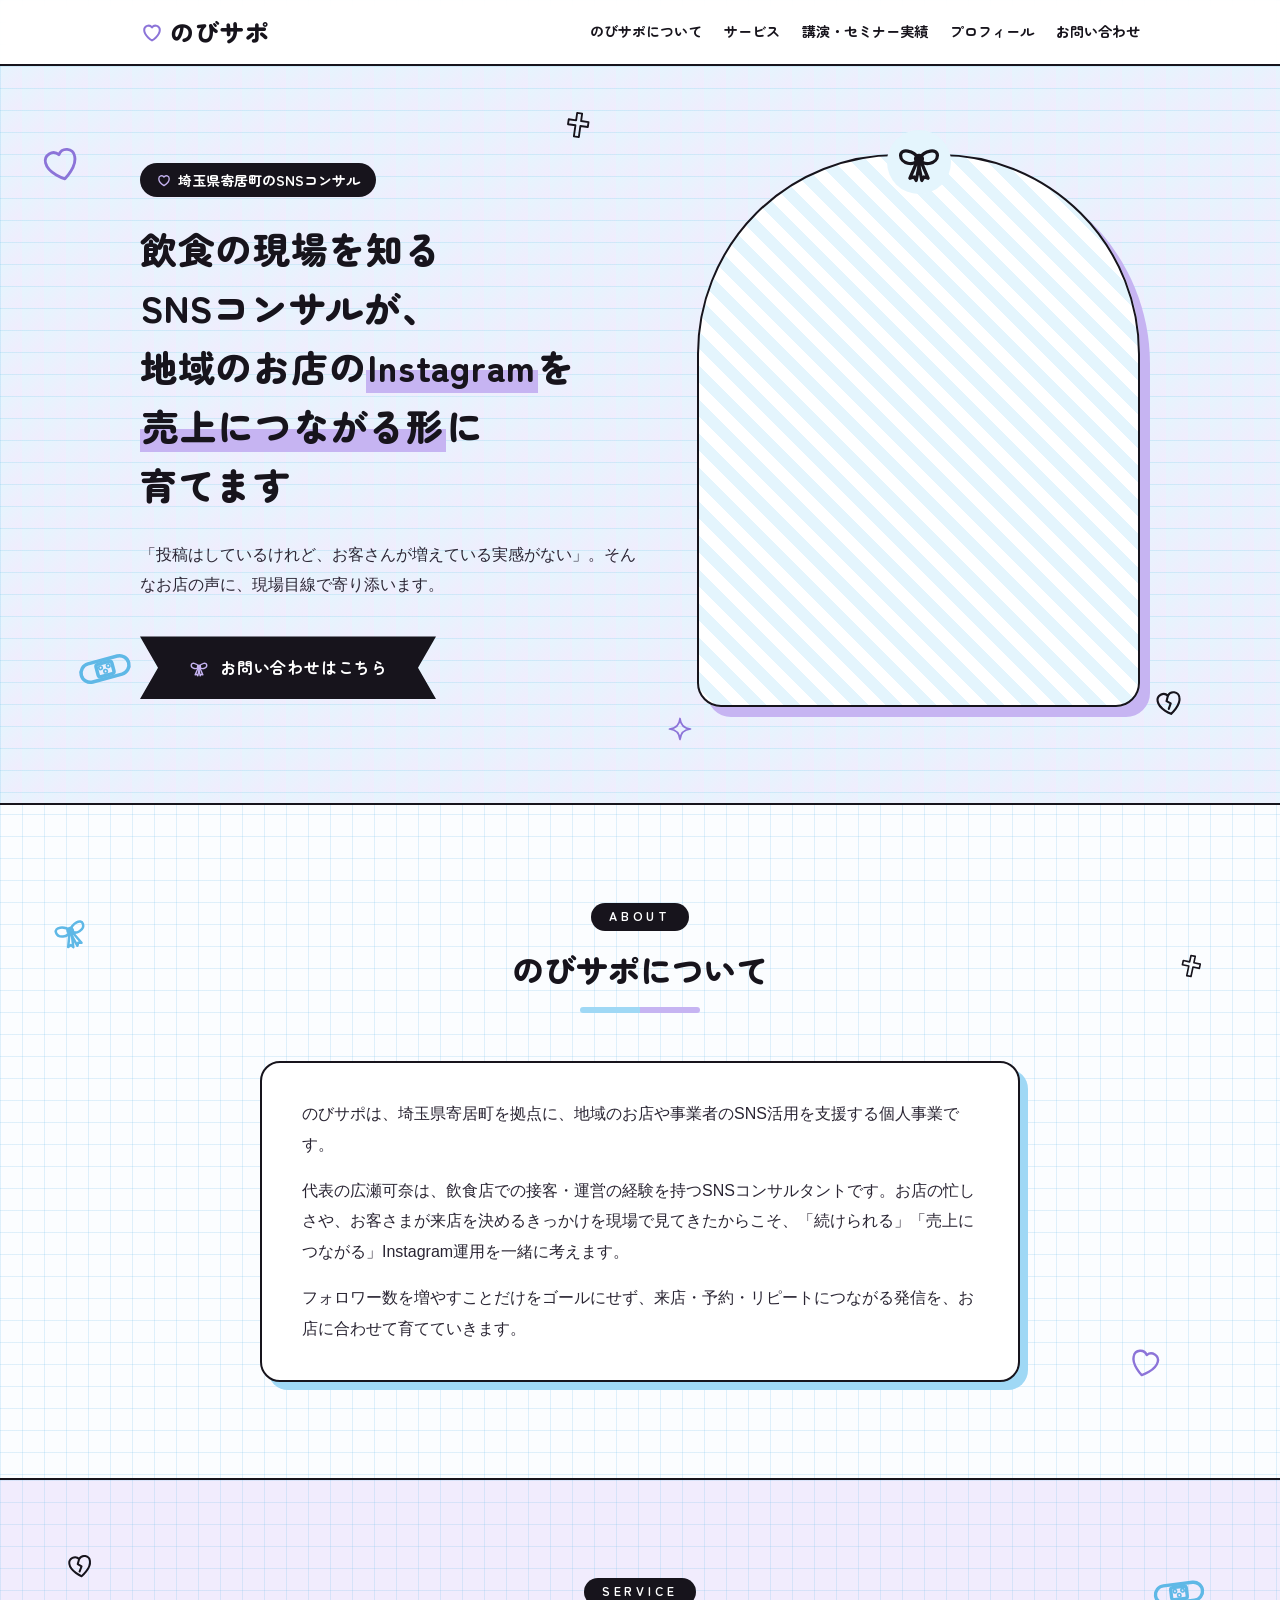
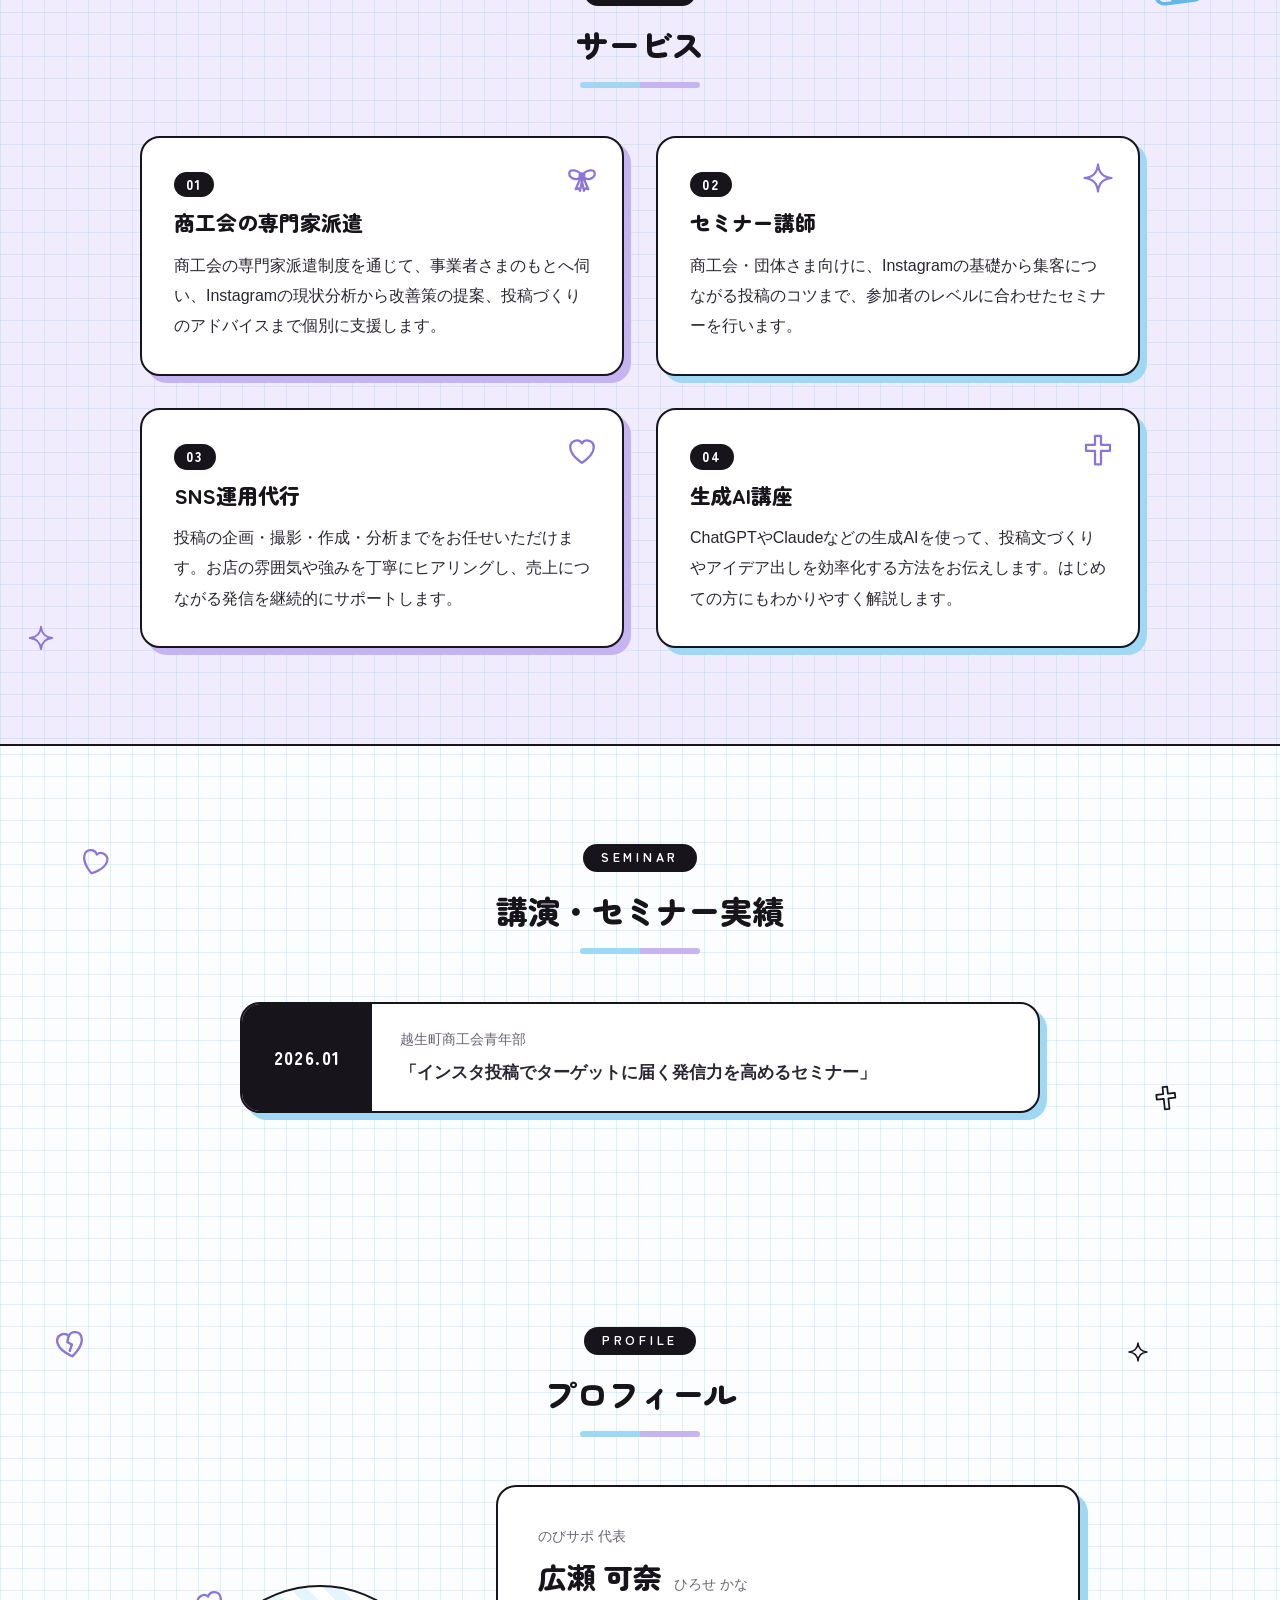
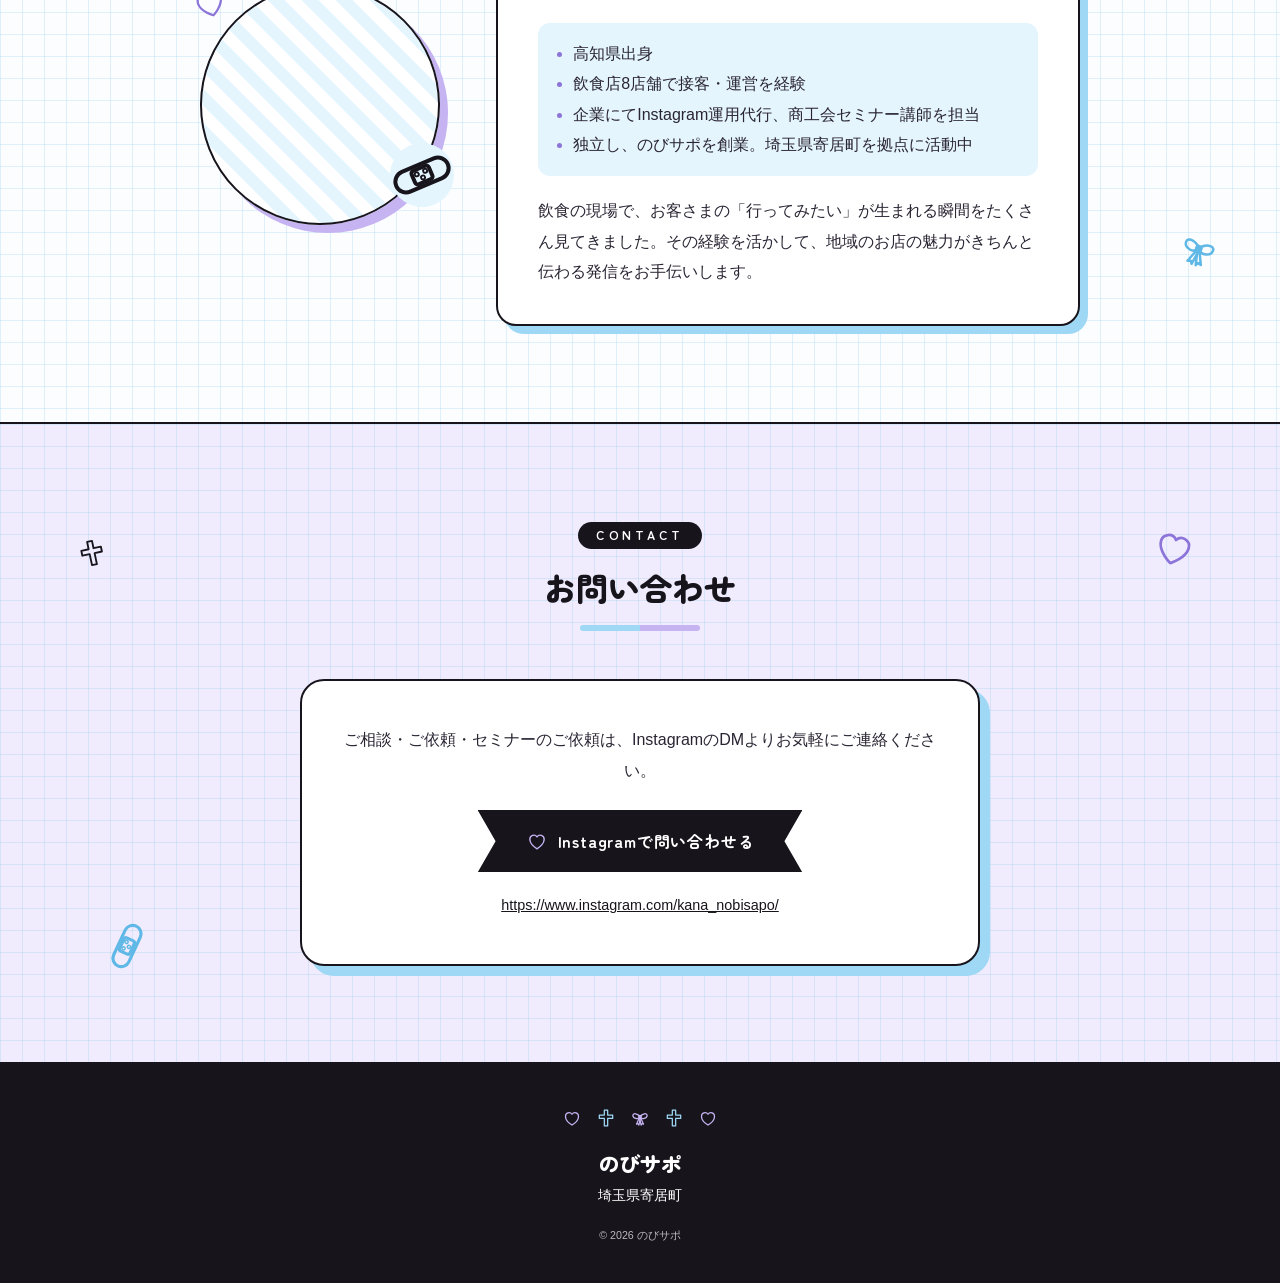
==== index.html @ 8ca26b4b "Initial commit: add homepage Co-Authored-By: Claude Opus 5.5 <noreply@anthropic.com>" ====
<!DOCTYPE html>
<html lang="ja">
<head>
  <meta charset="UTF-8">
  <meta name="viewport" content="width=device-width, initial-scale=1.0">
  <title>のびサポ｜飲食の現場を知るSNSコンサル（埼玉県寄居町）</title>
  <meta name="description" content="のびサポは、埼玉県寄居町を拠点に活動するSNSコンサルです。飲食の現場経験を活かし、地域のお店のInstagramを売上につながる形に育てます。">
  <link rel="preconnect" href="https://fonts.googleapis.com">
  <link rel="preconnect" href="https://fonts.gstatic.com" crossorigin>
  <link href="https://fonts.googleapis.com/css2?family=Zen+Maru+Gothic:wght@500;700;900&display=swap" rel="stylesheet">
  <link rel="stylesheet" href="style.css">
</head>
<body>

  <!-- ===================== SVG装飾パーツ（線画） =====================
       ページ内で <svg><use href="#i-heart"/></svg> のように呼び出して使います。
       種類：i-heart（ハート）/ i-heart-broken（割れハート）/ i-ribbon（リボン）
             i-cross（十字）/ i-bandage（絆創膏）/ i-sparkle（キラキラ）
  ================================================================== -->
  <svg class="svg-sprite" xmlns="http://www.w3.org/2000/svg" aria-hidden="true">
    <symbol id="i-heart" viewBox="0 0 24 24">
      <path d="M12 20.5s-7.8-4.7-7.8-10.4A4.3 4.3 0 0 1 12 7.5a4.3 4.3 0 0 1 7.8 2.6c0 5.7-7.8 10.4-7.8 10.4z"/>
    </symbol>
    <symbol id="i-heart-broken" viewBox="0 0 24 24">
      <path d="M12 20.5s-7.8-4.7-7.8-10.4A4.3 4.3 0 0 1 12 7.5a4.3 4.3 0 0 1 7.8 2.6c0 5.7-7.8 10.4-7.8 10.4z"/>
      <path d="M12 7.5l-1.6 3.6 2.6 2.1-2 3.6"/>
    </symbol>
    <symbol id="i-ribbon" viewBox="0 0 24 24">
      <path d="M12 10.5C9.5 6.5 3.5 5.5 3.5 9s6 5.5 8.5 1.5z"/>
      <path d="M12 10.5c2.5-4 8.5-5 8.5-1.5s-6 5.5-8.5 1.5z"/>
      <circle cx="12" cy="10.5" r="1.6"/>
      <path d="M11 12l-3.2 7.5 1.9-.6 1 1.6L12.4 12"/>
      <path d="M13 12l3.2 7.5-1.9-.6-1 1.6L11.6 12"/>
    </symbol>
    <symbol id="i-cross" viewBox="0 0 24 24">
      <path d="M10 2.5h4v6h6v4h-6v9h-4v-9H4v-4h6z"/>
    </symbol>
    <symbol id="i-bandage" viewBox="0 0 24 24">
      <g transform="rotate(-35 12 12)">
        <rect x="1.5" y="8" width="21" height="8" rx="4"/>
        <rect x="8.5" y="9.3" width="7" height="5.4" rx="1"/>
        <circle cx="10.3" cy="11" r=".35"/>
        <circle cx="13.7" cy="11" r=".35"/>
        <circle cx="12" cy="13" r=".35"/>
      </g>
    </symbol>
    <symbol id="i-sparkle" viewBox="0 0 24 24">
      <path d="M12 3c.5 5.5 3 8.5 9 9-6 .5-8.5 3.5-9 9-.5-5.5-3-8.5-9-9 6-.5 8.5-3.5 9-9z"/>
    </symbol>
  </svg>

  <!-- ===================== ヘッダー ===================== -->
  <header class="site-header">
    <div class="container header-inner">
      <a href="#top" class="logo">
        <svg class="logo-icon" aria-hidden="true"><use href="#i-heart"/></svg>
        のびサポ
      </a>

      <!-- スマホ用メニュー（チェックボックスで開閉。JavaScript不使用） -->
      <input type="checkbox" id="nav-toggle" class="nav-toggle">
      <label for="nav-toggle" class="nav-toggle-label" aria-label="メニューを開く">
        <span></span>
      </label>

      <nav class="site-nav">
        <ul>
          <li><a href="#about">のびサポについて</a></li>
          <li><a href="#service">サービス</a></li>
          <li><a href="#seminar">講演・セミナー実績</a></li>
          <!-- 支援事例：公開時は非表示。戻すときは hidden を消してください -->
          <li hidden><a href="#case">支援事例</a></li>
          <li><a href="#profile">プロフィール</a></li>
          <li><a href="#contact">お問い合わせ</a></li>
        </ul>
      </nav>
    </div>
  </header>

  <main>

    <!-- ===================== 1. トップ ===================== -->
    <section id="top" class="hero">
      <!-- 装飾（--x 横位置 / --y 縦位置 / --s 大きさ / --r 傾き） -->
      <svg class="deco is-lav" style="--x:3%;--y:10%;--s:46px;--r:-14deg" aria-hidden="true"><use href="#i-heart"/></svg>
      <svg class="deco is-black" style="--x:44%;--y:6%;--s:30px;--r:8deg" aria-hidden="true"><use href="#i-cross"/></svg>
      <svg class="deco is-sky pc-deco" style="--x:6%;--y:78%;--s:56px;--r:20deg" aria-hidden="true"><use href="#i-bandage"/></svg>
      <svg class="deco is-black" style="--x:90%;--y:84%;--s:34px;--r:-10deg" aria-hidden="true"><use href="#i-heart-broken"/></svg>
      <svg class="deco is-lav pc-deco" style="--x:52%;--y:88%;--s:28px;--r:0deg" aria-hidden="true"><use href="#i-sparkle"/></svg>

      <div class="container hero-inner">
        <div class="hero-text">
          <p class="hero-label">
            <svg aria-hidden="true"><use href="#i-heart"/></svg>
            埼玉県寄居町のSNSコンサル
          </p>
          <h1 class="hero-title">
            飲食の現場を知る<br>SNSコンサルが、<br>
            地域のお店の<span class="mark">Instagram</span>を<br>
            <span class="mark">売上につながる形</span>に<br>育てます
          </h1>
          <p class="hero-lead">
            「投稿はしているけれど、お客さんが増えている実感がない」。そんなお店の声に、現場目線で寄り添います。
          </p>
          <a href="#contact" class="btn">
            <svg aria-hidden="true"><use href="#i-ribbon"/></svg>
            お問い合わせはこちら
          </a>
        </div>

        <!-- 【仮】メインビジュアル：画像を用意したら下の div を <img src="画像ファイル名" alt="" class="hero-visual"> に差し替えてください -->
        <div class="hero-visual placeholder">
          <svg class="hero-visual-deco" aria-hidden="true"><use href="#i-ribbon"/></svg>
        </div>
      </div>
    </section>

    <!-- ===================== 2. のびサポについて ===================== -->
    <section id="about" class="section">
      <svg class="deco is-sky" style="--x:4%;--y:16%;--s:40px;--r:-18deg" aria-hidden="true"><use href="#i-ribbon"/></svg>
      <svg class="deco is-black pc-deco" style="--x:92%;--y:22%;--s:26px;--r:12deg" aria-hidden="true"><use href="#i-cross"/></svg>
      <svg class="deco is-lav" style="--x:88%;--y:80%;--s:38px;--r:14deg" aria-hidden="true"><use href="#i-heart"/></svg>

      <div class="container">
        <div class="section-head">
          <p class="section-en">ABOUT</p>
          <h2 class="section-title">のびサポについて</h2>
        </div>
        <div class="about-body text-box">
          <p>
            のびサポは、埼玉県寄居町を拠点に、地域のお店や事業者のSNS活用を支援する個人事業です。
          </p>
          <p>
            代表の広瀬可奈は、飲食店での接客・運営の経験を持つSNSコンサルタントです。お店の忙しさや、お客さまが来店を決めるきっかけを現場で見てきたからこそ、「続けられる」「売上につながる」Instagram運用を一緒に考えます。
          </p>
          <p>
            フォロワー数を増やすことだけをゴールにせず、来店・予約・リピートにつながる発信を、お店に合わせて育てていきます。
          </p>
        </div>
      </div>
    </section>

    <!-- ===================== 3. サービス ===================== -->
    <section id="service" class="section section-alt">
      <svg class="deco is-black" style="--x:5%;--y:8%;--s:32px;--r:-8deg" aria-hidden="true"><use href="#i-heart-broken"/></svg>
      <svg class="deco is-sky pc-deco" style="--x:90%;--y:10%;--s:54px;--r:28deg" aria-hidden="true"><use href="#i-bandage"/></svg>
      <svg class="deco is-lav pc-deco" style="--x:2%;--y:86%;--s:30px;--r:0deg" aria-hidden="true"><use href="#i-sparkle"/></svg>

      <div class="container">
        <div class="section-head">
          <p class="section-en">SERVICE</p>
          <h2 class="section-title">サービス</h2>
        </div>
        <div class="card-grid">

          <article class="card">
            <svg class="card-icon" aria-hidden="true"><use href="#i-ribbon"/></svg>
            <p class="card-num">01</p>
            <h3 class="card-title">商工会の専門家派遣</h3>
            <p>商工会の専門家派遣制度を通じて、事業者さまのもとへ伺い、Instagramの現状分析から改善策の提案、投稿づくりのアドバイスまで個別に支援します。</p>
          </article>

          <article class="card">
            <svg class="card-icon" aria-hidden="true"><use href="#i-sparkle"/></svg>
            <p class="card-num">02</p>
            <h3 class="card-title">セミナー講師</h3>
            <p>商工会・団体さま向けに、Instagramの基礎から集客につながる投稿のコツまで、参加者のレベルに合わせたセミナーを行います。</p>
          </article>

          <article class="card">
            <svg class="card-icon" aria-hidden="true"><use href="#i-heart"/></svg>
            <p class="card-num">03</p>
            <h3 class="card-title">SNS運用代行</h3>
            <p>投稿の企画・撮影・作成・分析までをお任せいただけます。お店の雰囲気や強みを丁寧にヒアリングし、売上につながる発信を継続的にサポートします。</p>
          </article>

          <article class="card">
            <svg class="card-icon" aria-hidden="true"><use href="#i-cross"/></svg>
            <p class="card-num">04</p>
            <h3 class="card-title">生成AI講座</h3>
            <p>ChatGPTやClaudeなどの生成AIを使って、投稿文づくりやアイデア出しを効率化する方法をお伝えします。はじめての方にもわかりやすく解説します。</p>
          </article>

        </div>
      </div>
    </section>

    <!-- ===================== 4. 講演・セミナー実績 ===================== -->
    <section id="seminar" class="section">
      <svg class="deco is-lav" style="--x:6%;--y:20%;--s:36px;--r:16deg" aria-hidden="true"><use href="#i-heart"/></svg>
      <svg class="deco is-black" style="--x:90%;--y:70%;--s:28px;--r:-6deg" aria-hidden="true"><use href="#i-cross"/></svg>

      <div class="container">
        <div class="section-head">
          <p class="section-en">SEMINAR</p>
          <h2 class="section-title">講演・セミナー実績</h2>
        </div>

        <!-- 実績を追加するときは <li class="record-item">〜</li> をコピーして上に追加してください -->
        <ul class="record-list">
          <li class="record-item">
            <p class="record-date">2026.01</p>
            <div class="record-body">
              <p class="record-host">越生町商工会青年部</p>
              <p class="record-title">「インスタ投稿でターゲットに届く発信力を高めるセミナー」</p>
            </div>
          </li>
        </ul>
      </div>
    </section>

    <!-- ===================== 5. 支援事例 ===================== -->
    <!-- 内容がそろうまで非表示。戻すときは hidden を消し、メニューの「支援事例」の hidden も消してください -->
    <section id="case" class="section section-alt" hidden>
      <svg class="deco is-sky" style="--x:3%;--y:6%;--s:44px;--r:-24deg" aria-hidden="true"><use href="#i-bandage"/></svg>
      <svg class="deco is-lav pc-deco" style="--x:93%;--y:6%;--s:34px;--r:10deg" aria-hidden="true"><use href="#i-ribbon"/></svg>
      <svg class="deco is-black pc-deco" style="--x:50%;--y:95%;--s:26px;--r:0deg" aria-hidden="true"><use href="#i-heart"/></svg>

      <div class="container">
        <div class="section-head">
          <p class="section-en">CASE</p>
          <h2 class="section-title">支援事例</h2>
        </div>
        <p class="section-note">※ 掲載準備中のため、仮の内容を表示しています。</p>

        <div class="card-grid case-grid">

          <!-- 【仮】支援事例1 -->
          <article class="card case-card">
            <!-- 【仮】画像枠：<img src="画像ファイル名" alt="" class="case-image"> に差し替え -->
            <div class="case-image placeholder"><span class="placeholder-label">PHOTO</span></div>
            <p class="case-tag">飲食店（カフェ）</p>
            <h3 class="card-title">事例タイトルが入ります</h3>
            <dl class="case-detail">
              <dt>お悩み</dt>
              <dd>ここにご相談時のお悩みが入ります。</dd>
              <dt>支援内容</dt>
              <dd>ここに実施した支援の内容が入ります。</dd>
              <dt>成果</dt>
              <dd>ここに支援後の変化・成果が入ります。</dd>
            </dl>
          </article>

          <!-- 【仮】支援事例2 -->
          <article class="card case-card">
            <!-- 【仮】画像枠：<img src="画像ファイル名" alt="" class="case-image"> に差し替え -->
            <div class="case-image placeholder"><span class="placeholder-label">PHOTO</span></div>
            <p class="case-tag">飲食店（居酒屋）</p>
            <h3 class="card-title">事例タイトルが入ります</h3>
            <dl class="case-detail">
              <dt>お悩み</dt>
              <dd>ここにご相談時のお悩みが入ります。</dd>
              <dt>支援内容</dt>
              <dd>ここに実施した支援の内容が入ります。</dd>
              <dt>成果</dt>
              <dd>ここに支援後の変化・成果が入ります。</dd>
            </dl>
          </article>

          <!-- 【仮】支援事例3 -->
          <article class="card case-card">
            <!-- 【仮】画像枠：<img src="画像ファイル名" alt="" class="case-image"> に差し替え -->
            <div class="case-image placeholder"><span class="placeholder-label">PHOTO</span></div>
            <p class="case-tag">小売店</p>
            <h3 class="card-title">事例タイトルが入ります</h3>
            <dl class="case-detail">
              <dt>お悩み</dt>
              <dd>ここにご相談時のお悩みが入ります。</dd>
              <dt>支援内容</dt>
              <dd>ここに実施した支援の内容が入ります。</dd>
              <dt>成果</dt>
              <dd>ここに支援後の変化・成果が入ります。</dd>
            </dl>
          </article>

        </div>
      </div>
    </section>

    <!-- ===================== 6. プロフィール ===================== -->
    <section id="profile" class="section">
      <svg class="deco is-lav" style="--x:4%;--y:12%;--s:38px;--r:-10deg" aria-hidden="true"><use href="#i-heart-broken"/></svg>
      <svg class="deco is-sky pc-deco" style="--x:92%;--y:76%;--s:40px;--r:18deg" aria-hidden="true"><use href="#i-ribbon"/></svg>
      <svg class="deco is-black" style="--x:88%;--y:14%;--s:24px;--r:0deg" aria-hidden="true"><use href="#i-sparkle"/></svg>

      <div class="container">
        <div class="section-head">
          <p class="section-en">PROFILE</p>
          <h2 class="section-title">プロフィール</h2>
        </div>
        <div class="profile">
          <div class="profile-photo-wrap">
            <!-- 【仮】写真：画像を用意したら下の div を <img src="画像ファイル名" alt="広瀬可奈" class="profile-photo"> に差し替えてください -->
            <div class="profile-photo placeholder"></div>
            <svg class="profile-bandage" aria-hidden="true"><use href="#i-bandage"/></svg>
            <svg class="profile-heart" aria-hidden="true"><use href="#i-heart"/></svg>
          </div>

          <div class="profile-body text-box">
            <p class="profile-role">のびサポ 代表</p>
            <p class="profile-name">広瀬 可奈<span class="profile-name-kana">ひろせ かな</span></p>

            <ul class="profile-history">
              <li>高知県出身</li>
              <li>飲食店8店舗で接客・運営を経験</li>
              <li>企業にてInstagram運用代行、商工会セミナー講師を担当</li>
              <li>独立し、のびサポを創業。埼玉県寄居町を拠点に活動中</li>
            </ul>

            <p class="profile-message">
              飲食の現場で、お客さまの「行ってみたい」が生まれる瞬間をたくさん見てきました。その経験を活かして、地域のお店の魅力がきちんと伝わる発信をお手伝いします。
            </p>
          </div>
        </div>
      </div>
    </section>

    <!-- ===================== 7. お問い合わせ ===================== -->
    <section id="contact" class="section section-alt">
      <svg class="deco is-black" style="--x:6%;--y:18%;--s:30px;--r:-12deg" aria-hidden="true"><use href="#i-cross"/></svg>
      <svg class="deco is-lav" style="--x:90%;--y:16%;--s:44px;--r:14deg" aria-hidden="true"><use href="#i-heart"/></svg>
      <svg class="deco is-sky pc-deco" style="--x:8%;--y:78%;--s:50px;--r:-30deg" aria-hidden="true"><use href="#i-bandage"/></svg>

      <div class="container">
        <div class="section-head">
          <p class="section-en">CONTACT</p>
          <h2 class="section-title">お問い合わせ</h2>
        </div>
        <div class="contact-box">
          <p>
            ご相談・ご依頼・セミナーのご依頼は、InstagramのDMよりお気軽にご連絡ください。
          </p>
          <a href="https://www.instagram.com/kana_nobisapo/" class="btn" target="_blank" rel="noopener noreferrer">
            <svg aria-hidden="true"><use href="#i-heart"/></svg>
            Instagramで問い合わせる
          </a>
          <p class="contact-url">
            <a href="https://www.instagram.com/kana_nobisapo/" target="_blank" rel="noopener noreferrer">https://www.instagram.com/kana_nobisapo/</a>
          </p>
        </div>
      </div>
    </section>

  </main>

  <!-- ===================== フッター ===================== -->
  <footer class="site-footer">
    <div class="container">
      <p class="footer-deco" aria-hidden="true">
        <svg><use href="#i-heart"/></svg>
        <svg><use href="#i-cross"/></svg>
        <svg><use href="#i-ribbon"/></svg>
        <svg><use href="#i-cross"/></svg>
        <svg><use href="#i-heart"/></svg>
      </p>
      <p class="footer-name">のびサポ</p>
      <p class="footer-area">埼玉県寄居町</p>
      <p class="copyright"><small>&copy; 2026 のびサポ</small></p>
    </div>
  </footer>

</body>
</html>
---- style.css ----
/* ==========================================================
   のびサポ スタイルシート（地雷系・病みかわいい世界観）
   ※ 色・フォントは下の :root の変数を変えるだけで全体に反映されます
   ========================================================== */

:root {
  --sky: #9fd8f5;            /* 水色 */
  --sky-light: #e4f5fd;      /* 薄い水色 */
  --lav: #c6b4f2;            /* ラベンダー */
  --lav-light: #f1ecfd;      /* 薄いラベンダー */
  --lav-deep: #8c74d8;       /* 濃いラベンダー（装飾用） */
  --white: #ffffff;
  --black: #17141c;          /* アクセントの黒 */
  --text: #2a2533;           /* 本文の文字色 */
  --text-sub: #6b6478;       /* 補足の文字色 */

  /* 背景の方眼模様 */
  --grid-color: rgba(120, 195, 235, 0.22);
  --grid: linear-gradient(var(--grid-color) 1px, transparent 1px),
          linear-gradient(90deg, var(--grid-color) 1px, transparent 1px);
  --grid-size: 22px 22px;

  --font-round: "Zen Maru Gothic", "Hiragino Maru Gothic ProN", sans-serif;  /* 見出し用 */
  --font-base: "Hiragino Kaku Gothic ProN", "Hiragino Sans", "Noto Sans JP", Meiryo, sans-serif;  /* 本文用 */

  --container-width: 1040px;
  --header-height: 64px;
}

/* ---------- 基本設定 ---------- */
*,
*::before,
*::after {
  box-sizing: border-box;
}

html {
  scroll-behavior: smooth;
  scroll-padding-top: var(--header-height);
}

body {
  margin: 0;
  font-family: var(--font-base);
  font-size: 16px;
  line-height: 1.9;
  color: var(--text);
  background-color: #fbfdff;
  background-image: var(--grid);
  background-size: var(--grid-size);
}

img {
  max-width: 100%;
  height: auto;
  display: block;
}

a {
  color: var(--black);
}

h1, h2, h3, p, ul, dl {
  margin-top: 0;
}

.container {
  position: relative;
  z-index: 1;
  width: 100%;
  max-width: var(--container-width);
  margin: 0 auto;
  padding: 0 20px;
}

/* SVGパーツ置き場（画面には表示しない） */
.svg-sprite {
  position: absolute;
  width: 0;
  height: 0;
  overflow: hidden;
}

/* 線画SVG共通 */
svg {
  fill: none;
  stroke: currentColor;
  stroke-width: 1.5;
  stroke-linecap: round;
  stroke-linejoin: round;
}

/* ---------- 散りばめ装飾 ---------- */
.deco {
  position: absolute;
  left: var(--x);
  top: var(--y);
  z-index: 0;
  width: var(--s);
  height: var(--s);
  transform: rotate(var(--r, 0deg));
  pointer-events: none;
  animation: float 5s ease-in-out infinite;
}

.deco:nth-of-type(2n) { animation-delay: -1.5s; }
.deco:nth-of-type(3n) { animation-delay: -3s; }

.is-sky   { color: #5fb8e6; }
.is-lav   { color: var(--lav-deep); }
.is-black { color: var(--black); }

@keyframes float {
  50% { translate: 0 -8px; }
}

@media (prefers-reduced-motion: reduce) {
  .deco { animation: none; }
  html { scroll-behavior: auto; }
}

/* ---------- ボタン（リボン型） ---------- */
.btn {
  display: inline-flex;
  align-items: center;
  gap: 10px;
  padding: 16px 48px;
  background: var(--black);
  color: var(--white);
  font-family: var(--font-round);
  font-weight: 700;
  letter-spacing: 0.05em;
  text-decoration: none;
  /* 両端に切り込みを入れたリボンの形 */
  clip-path: polygon(0 0, 100% 0, calc(100% - 18px) 50%, 100% 100%, 0 100%, 18px 50%);
  transition: background 0.2s, color 0.2s;
}

.btn svg {
  width: 22px;
  height: 22px;
  flex-shrink: 0;
  color: var(--lav);
}

.btn:hover,
.btn:focus-visible {
  background: var(--lav);
  color: var(--black);
  outline: none;
}

.btn:hover svg,
.btn:focus-visible svg {
  color: var(--black);
}

/* ---------- ヘッダー ---------- */
.site-header {
  position: sticky;
  top: 0;
  z-index: 100;
  background: rgba(255, 255, 255, 0.92);
  border-bottom: 2px solid var(--black);
  backdrop-filter: blur(6px);
}

.header-inner {
  display: flex;
  align-items: center;
  justify-content: space-between;
  height: var(--header-height);
}

.logo {
  display: inline-flex;
  align-items: center;
  gap: 6px;
  font-family: var(--font-round);
  font-size: 1.5rem;
  font-weight: 900;
  color: var(--black);
  text-decoration: none;
  letter-spacing: 0.04em;
}

.logo-icon {
  width: 24px;
  height: 24px;
  color: var(--lav-deep);
  stroke-width: 2;
}

.site-nav ul {
  display: flex;
  gap: 22px;
  margin: 0;
  padding: 0;
  list-style: none;
}

.site-nav a {
  font-family: var(--font-round);
  font-weight: 700;
  font-size: 0.88rem;
  color: var(--black);
  text-decoration: none;
  background: linear-gradient(transparent 62%, var(--sky) 62%) no-repeat left / 0 100%;
  transition: background-size 0.2s;
}

.site-nav a:hover {
  background-size: 100% 100%;
}

/* スマホ用メニューボタン（PCでは非表示） */
.nav-toggle,
.nav-toggle-label {
  display: none;
}

/* ---------- セクション共通 ---------- */
.section,
.hero {
  position: relative;
  overflow: hidden;
}

.section {
  padding: 96px 0;
}

.section-alt {
  background-color: var(--lav-light);
  background-image: var(--grid);
  background-size: var(--grid-size);
  border-top: 2px solid var(--black);
  border-bottom: 2px solid var(--black);
}

.section-head {
  margin-bottom: 48px;
  text-align: center;
}

.section-en {
  display: inline-block;
  margin-bottom: 14px;
  padding: 2px 18px;
  background: var(--black);
  color: var(--white);
  font-family: var(--font-round);
  font-size: 0.78rem;
  font-weight: 700;
  letter-spacing: 0.3em;
  border-radius: 999px;
}

.section-title {
  margin: 0;
  font-family: var(--font-round);
  font-size: 2rem;
  font-weight: 900;
  line-height: 1.5;
  color: var(--black);
}

.section-title::after {
  content: "";
  display: block;
  width: 120px;
  height: 6px;
  margin: 14px auto 0;
  border-radius: 3px;
  background: linear-gradient(90deg, var(--sky) 50%, var(--lav) 50%);
}

.section-note {
  margin-top: -24px;
  margin-bottom: 32px;
  font-size: 0.85rem;
  color: var(--text-sub);
  text-align: center;
}

/* 読みやすさ用の白い文字ボックス */
.text-box {
  background: var(--white);
  border: 2px solid var(--black);
  border-radius: 20px;
  padding: 36px 40px;
  box-shadow: 8px 8px 0 var(--sky);
}

.text-box p:last-child {
  margin-bottom: 0;
}

/* ---------- 画像差し替え用の枠 ---------- */
.placeholder {
  display: flex;
  align-items: center;
  justify-content: center;
  border: 2px dashed var(--lav-deep);
  background: repeating-linear-gradient(
    45deg,
    var(--white) 0 12px,
    var(--sky-light) 12px 24px
  );
}

.placeholder-label {
  padding: 4px 14px;
  background: var(--white);
  border: 2px solid var(--black);
  border-radius: 999px;
  font-family: var(--font-round);
  font-size: 0.8rem;
  font-weight: 700;
  letter-spacing: 0.15em;
  line-height: 1.5;
  text-align: center;
  color: var(--black);
}

/* ---------- 1. トップ ---------- */
.hero {
  padding: 88px 0 96px;
  background-color: var(--sky-light);
  background-image: var(--grid),
                    linear-gradient(135deg, var(--sky-light) 0%, var(--lav-light) 100%);
  background-size: var(--grid-size), 100% 100%;
  border-bottom: 2px solid var(--black);
}

.hero-inner {
  display: grid;
  grid-template-columns: 1.15fr 1fr;
  gap: 48px;
  align-items: center;
}

.hero-label {
  display: inline-flex;
  align-items: center;
  gap: 6px;
  margin-bottom: 22px;
  padding: 4px 16px;
  background: var(--black);
  color: var(--white);
  font-family: var(--font-round);
  font-size: 0.88rem;
  font-weight: 700;
  border-radius: 999px;
}

.hero-label svg {
  width: 16px;
  height: 16px;
  color: var(--lav);
  stroke-width: 2;
}

.hero-title {
  margin-bottom: 26px;
  font-family: var(--font-round);
  font-size: 2.3rem;
  font-weight: 900;
  line-height: 1.6;
  color: var(--black);
  letter-spacing: 0.02em;
}

.mark {
  background: linear-gradient(transparent 58%, var(--lav) 58%);
  padding: 0 2px;
}

.hero-lead {
  max-width: 520px;
  margin-bottom: 36px;
  font-weight: 500;
}

.hero-visual {
  position: relative;
  width: 100%;
  aspect-ratio: 4 / 5;
  border-radius: 200px 200px 24px 24px;  /* 上が丸いアーチ型 */
  border: 2px solid var(--black);
  box-shadow: 10px 10px 0 var(--lav);
  object-fit: cover;
}

.hero-visual.placeholder {
  border-style: solid;
  border-color: var(--black);
}

.hero-visual-deco {
  position: absolute;
  top: -26px;
  left: 50%;
  width: 64px;
  height: 64px;
  transform: translateX(-50%);
  color: var(--black);
  background: var(--sky-light);
  border-radius: 50%;
  padding: 6px;
}

/* ---------- 2. のびサポについて ---------- */
.about-body {
  max-width: 760px;
  margin: 0 auto;
}

/* ---------- カード（サービス・支援事例共通） ---------- */
.card-grid {
  display: grid;
  grid-template-columns: repeat(2, 1fr);
  gap: 32px;
}

.card {
  position: relative;
  padding: 32px;
  background: var(--white);
  border: 2px solid var(--black);
  border-radius: 20px;
  box-shadow: 7px 7px 0 var(--lav);
}

.card:nth-child(even) {
  box-shadow: 7px 7px 0 var(--sky);
}

.card-icon {
  position: absolute;
  top: 22px;
  right: 22px;
  width: 36px;
  height: 36px;
  color: var(--lav-deep);
}

.card-num {
  display: inline-block;
  margin-bottom: 10px;
  font-family: var(--font-round);
  font-size: 0.85rem;
  font-weight: 900;
  letter-spacing: 0.15em;
  color: var(--white);
  background: var(--black);
  padding: 0 12px;
  border-radius: 999px;
}

.card-title {
  margin-bottom: 12px;
  font-family: var(--font-round);
  font-size: 1.3rem;
  font-weight: 900;
  line-height: 1.5;
  color: var(--black);
}

.card p:last-child {
  margin-bottom: 0;
}

/* ---------- 4. 講演・セミナー実績 ---------- */
.record-list {
  max-width: 800px;
  margin: 0 auto;
  padding: 0;
  list-style: none;
}

.record-item {
  display: flex;
  align-items: stretch;
  margin-bottom: 20px;
  background: var(--white);
  border: 2px solid var(--black);
  border-radius: 20px;
  box-shadow: 7px 7px 0 var(--sky);
  overflow: hidden;
}

.record-date {
  display: flex;
  align-items: center;
  justify-content: center;
  flex-shrink: 0;
  width: 130px;
  margin: 0;
  background: var(--black);
  color: var(--white);
  font-family: var(--font-round);
  font-weight: 900;
  font-size: 1.1rem;
  letter-spacing: 0.08em;
}

.record-body {
  padding: 22px 28px;
}

.record-host {
  margin-bottom: 4px;
  font-size: 0.9rem;
  color: var(--text-sub);
}

.record-title {
  margin: 0;
  font-weight: bold;
  font-size: 1.05rem;
}

/* ---------- 5. 支援事例 ---------- */
.case-grid {
  grid-template-columns: repeat(3, 1fr);
}

.case-card {
  padding: 20px 22px 26px;
}

.case-image {
  width: 100%;
  aspect-ratio: 16 / 10;
  margin-bottom: 18px;
  border-radius: 12px;
  object-fit: cover;
}

.case-tag {
  display: inline-block;
  margin-bottom: 10px;
  padding: 0 12px;
  font-size: 0.8rem;
  font-weight: bold;
  color: var(--black);
  background: var(--sky-light);
  border: 1.5px solid var(--black);
  border-radius: 999px;
}

.case-card .card-title {
  font-size: 1.15rem;
}

.case-detail {
  margin: 0;
}

.case-detail dt {
  display: inline-block;
  margin-bottom: 2px;
  padding: 0 8px;
  font-weight: bold;
  font-size: 0.8rem;
  background: var(--lav-light);
  border-radius: 4px;
}

.case-detail dd {
  margin: 0 0 12px;
  font-size: 0.95rem;
}

.case-detail dd:last-child {
  margin-bottom: 0;
}

/* ---------- 6. プロフィール ---------- */
.profile {
  display: flex;
  gap: 56px;
  align-items: center;
  max-width: 880px;
  margin: 0 auto;
}

.profile-photo-wrap {
  position: relative;
  flex-shrink: 0;
}

.profile-photo {
  width: 240px;
  height: 240px;
  border-radius: 50%;
  border: 2px solid var(--black);
  box-shadow: 8px 8px 0 var(--lav);
  object-fit: cover;
}

.profile-photo.placeholder {
  border-style: solid;
  border-color: var(--black);
}

.profile-bandage {
  position: absolute;
  right: -14px;
  bottom: 18px;
  width: 64px;
  height: 64px;
  color: var(--black);
  background: var(--sky-light);
  border-radius: 50%;
  transform: rotate(12deg);
}

.profile-heart {
  position: absolute;
  top: 0;
  left: -8px;
  width: 36px;
  height: 36px;
  color: var(--lav-deep);
  transform: rotate(-16deg);
}

.profile-body {
  flex: 1;
}

.profile-role {
  margin-bottom: 0;
  font-size: 0.9rem;
  color: var(--text-sub);
}

.profile-name {
  margin-bottom: 18px;
  font-family: var(--font-round);
  font-size: 1.8rem;
  font-weight: 900;
  color: var(--black);
}

.profile-name-kana {
  margin-left: 12px;
  font-family: var(--font-base);
  font-size: 0.85rem;
  font-weight: normal;
  color: var(--text-sub);
}

.profile-history {
  margin-bottom: 20px;
  padding: 16px 20px 16px 2.2em;
  background: var(--sky-light);
  border-radius: 12px;
}

.profile-history li::marker {
  color: var(--lav-deep);
}

/* ---------- 7. お問い合わせ ---------- */
.contact-box {
  max-width: 680px;
  margin: 0 auto;
  padding: 44px 32px;
  text-align: center;
  background: var(--white);
  border: 2px solid var(--black);
  border-radius: 24px;
  box-shadow: 10px 10px 0 var(--sky);
}

.contact-box .btn {
  margin: 8px 0 20px;
}

.contact-url {
  margin: 0;
  font-size: 0.9rem;
  word-break: break-all;
}

/* ---------- フッター ---------- */
.site-footer {
  padding: 44px 0 36px;
  background: var(--black);
  color: var(--white);
  text-align: center;
}

.site-footer p {
  margin: 0;
}

.footer-deco {
  display: flex;
  justify-content: center;
  gap: 14px;
  margin-bottom: 16px !important;
}

.footer-deco svg {
  width: 20px;
  height: 20px;
}

.footer-deco svg:nth-child(odd) { color: var(--lav); }
.footer-deco svg:nth-child(even) { color: var(--sky); }

.footer-name {
  font-family: var(--font-round);
  font-size: 1.3rem;
  font-weight: 900;
}

.footer-area {
  font-size: 0.85rem;
  margin-bottom: 14px !important;
}

.copyright {
  font-size: 0.8rem;
  opacity: 0.7;
}

/* ==========================================================
   タブレット（960px以下）
   ========================================================== */
@media (max-width: 960px) {
  .case-grid {
    grid-template-columns: 1fr;
    max-width: 560px;
    margin: 0 auto;
  }

  .hero-title {
    font-size: 1.9rem;
  }
}

/* ==========================================================
   スマホ（768px以下）
   ========================================================== */
@media (max-width: 768px) {
  /* 装飾は小さめに、一部は非表示にしてすっきり */
  .deco {
    width: calc(var(--s) * 0.7);
    height: calc(var(--s) * 0.7);
  }

  .pc-deco {
    display: none;
  }

  /* メニューボタン（三本線） */
  .nav-toggle-label {
    display: block;
    position: relative;
    width: 36px;
    height: 36px;
    cursor: pointer;
    border: 2px solid var(--black);
    border-radius: 50%;
  }

  .nav-toggle-label span,
  .nav-toggle-label span::before,
  .nav-toggle-label span::after {
    content: "";
    position: absolute;
    width: 16px;
    height: 2px;
    background: var(--black);
  }

  .nav-toggle-label span {
    top: 15px;
    left: 8px;
  }

  .nav-toggle-label span::before {
    top: -5px;
    left: 0;
  }

  .nav-toggle-label span::after {
    top: 5px;
    left: 0;
  }

  /* メニュー本体：ボタンを押すと開く */
  .site-nav {
    display: none;
    position: absolute;
    top: var(--header-height);
    left: 0;
    width: 100%;
    background: var(--white);
    border-bottom: 2px solid var(--black);
  }

  .nav-toggle:checked ~ .site-nav {
    display: block;
  }

  .site-nav ul {
    flex-direction: column;
    gap: 0;
  }

  .site-nav a {
    display: block;
    padding: 14px 20px;
    border-top: 1px dashed var(--lav);
    font-size: 1rem;
    background: none;
  }

  .site-nav a:hover {
    background: var(--sky-light);
  }

  .section {
    padding: 64px 0;
  }

  .section-head {
    margin-bottom: 36px;
  }

  .section-title {
    font-size: 1.55rem;
  }

  .text-box {
    padding: 24px 22px;
    box-shadow: 6px 6px 0 var(--sky);
  }

  .hero {
    padding: 48px 0 64px;
  }

  .hero-inner {
    grid-template-columns: 1fr;
    gap: 48px;
  }

  .hero-title {
    font-size: 1.55rem;
  }

  .hero-visual {
    max-width: 320px;
    margin: 0 auto;
  }

  .btn {
    padding: 15px 40px;
  }

  .card-grid {
    grid-template-columns: 1fr;
    gap: 24px;
  }

  .card {
    padding: 26px 22px;
  }

  .record-item {
    flex-direction: column;
  }

  .record-date {
    width: 100%;
    padding: 6px 0;
  }

  .record-body {
    padding: 18px 20px;
  }

  .profile {
    flex-direction: column;
    gap: 32px;
  }

  .profile-photo {
    width: 200px;
    height: 200px;
  }

  .profile-body {
    width: 100%;
  }

  .contact-box {
    padding: 32px 20px;
  }
}
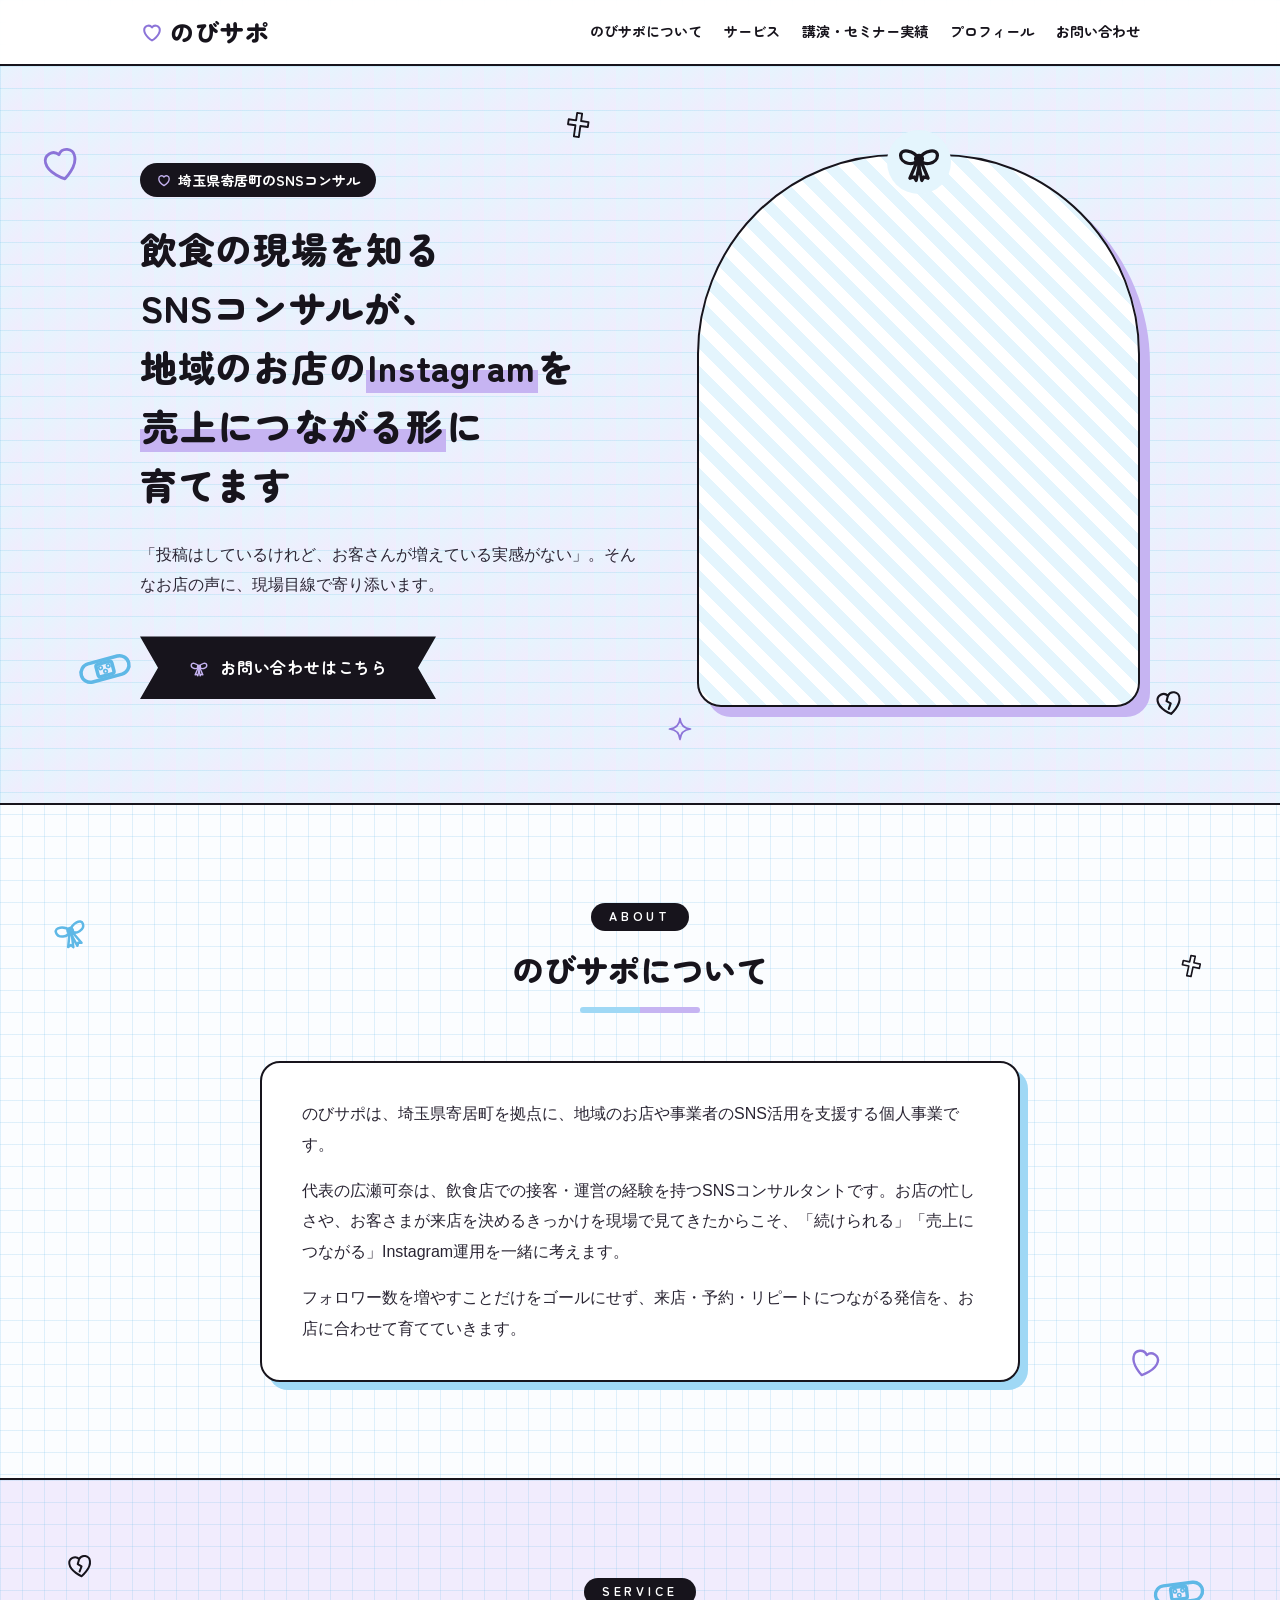
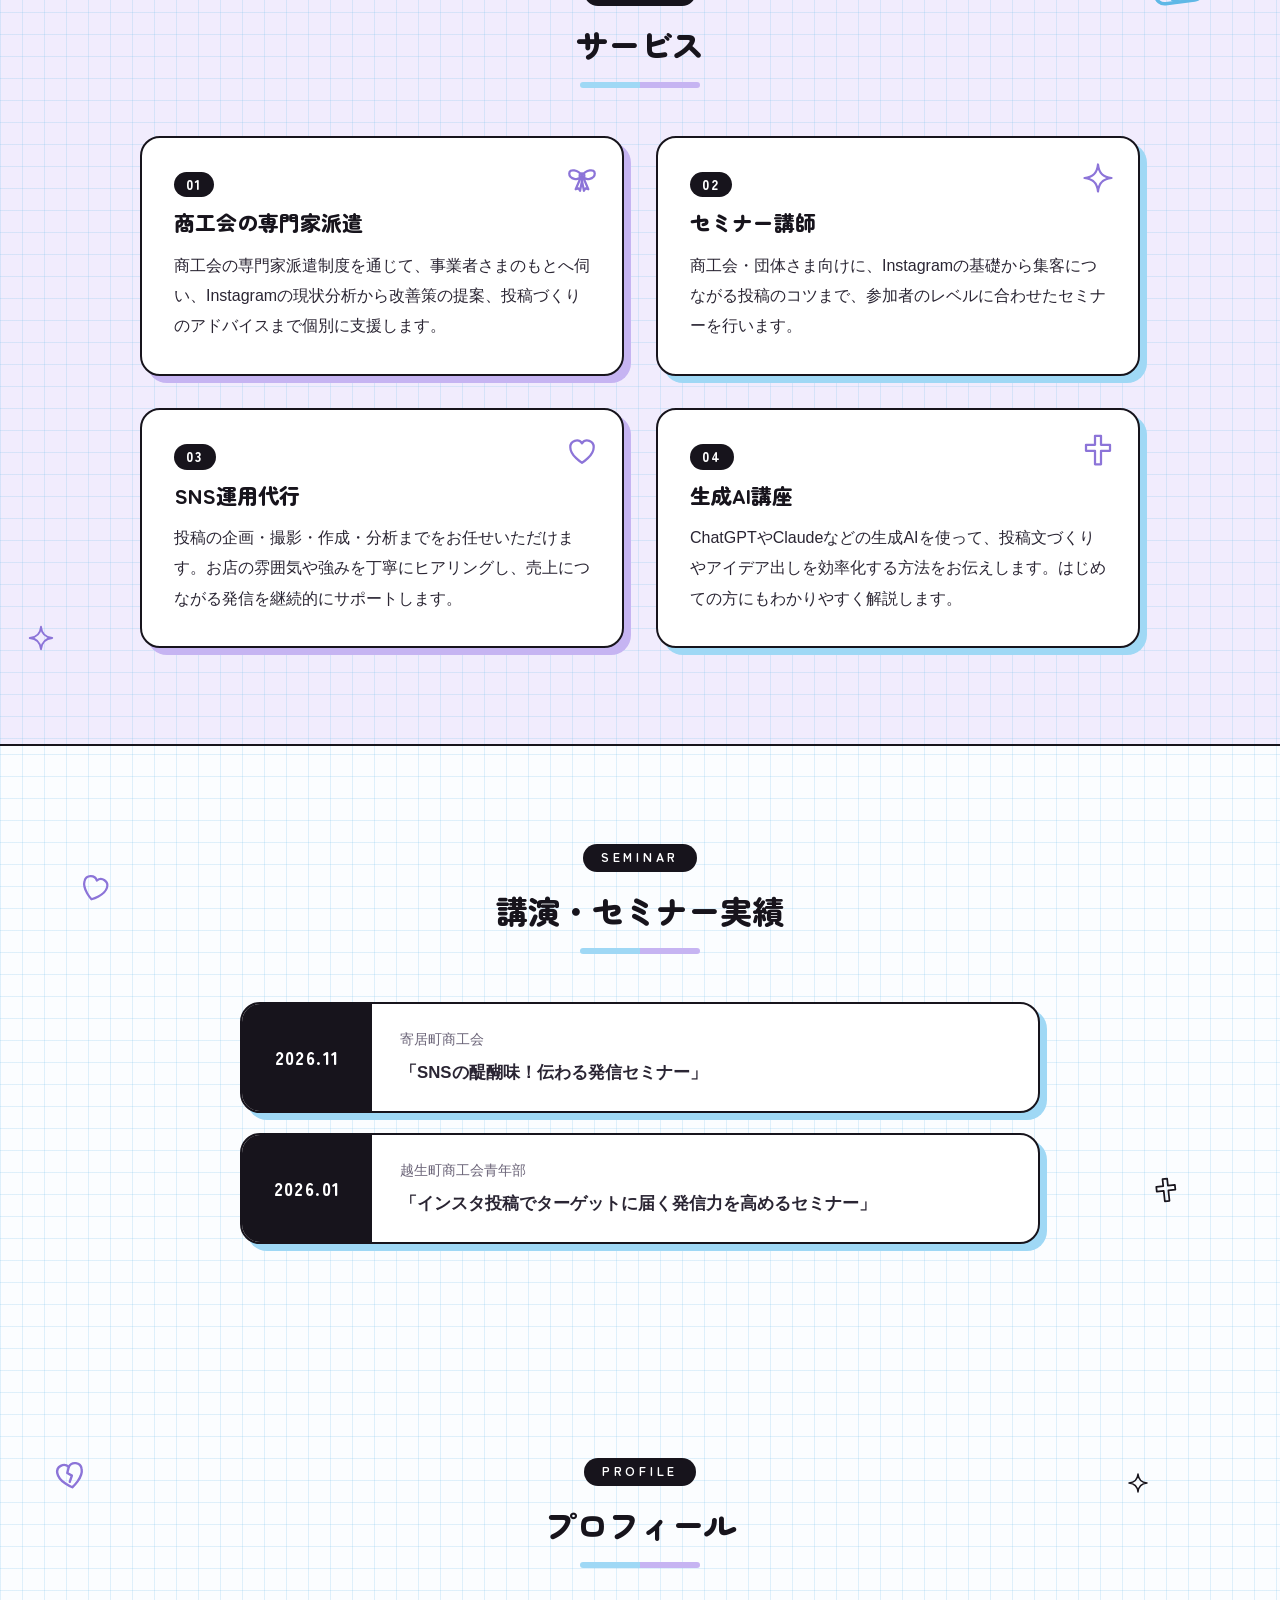
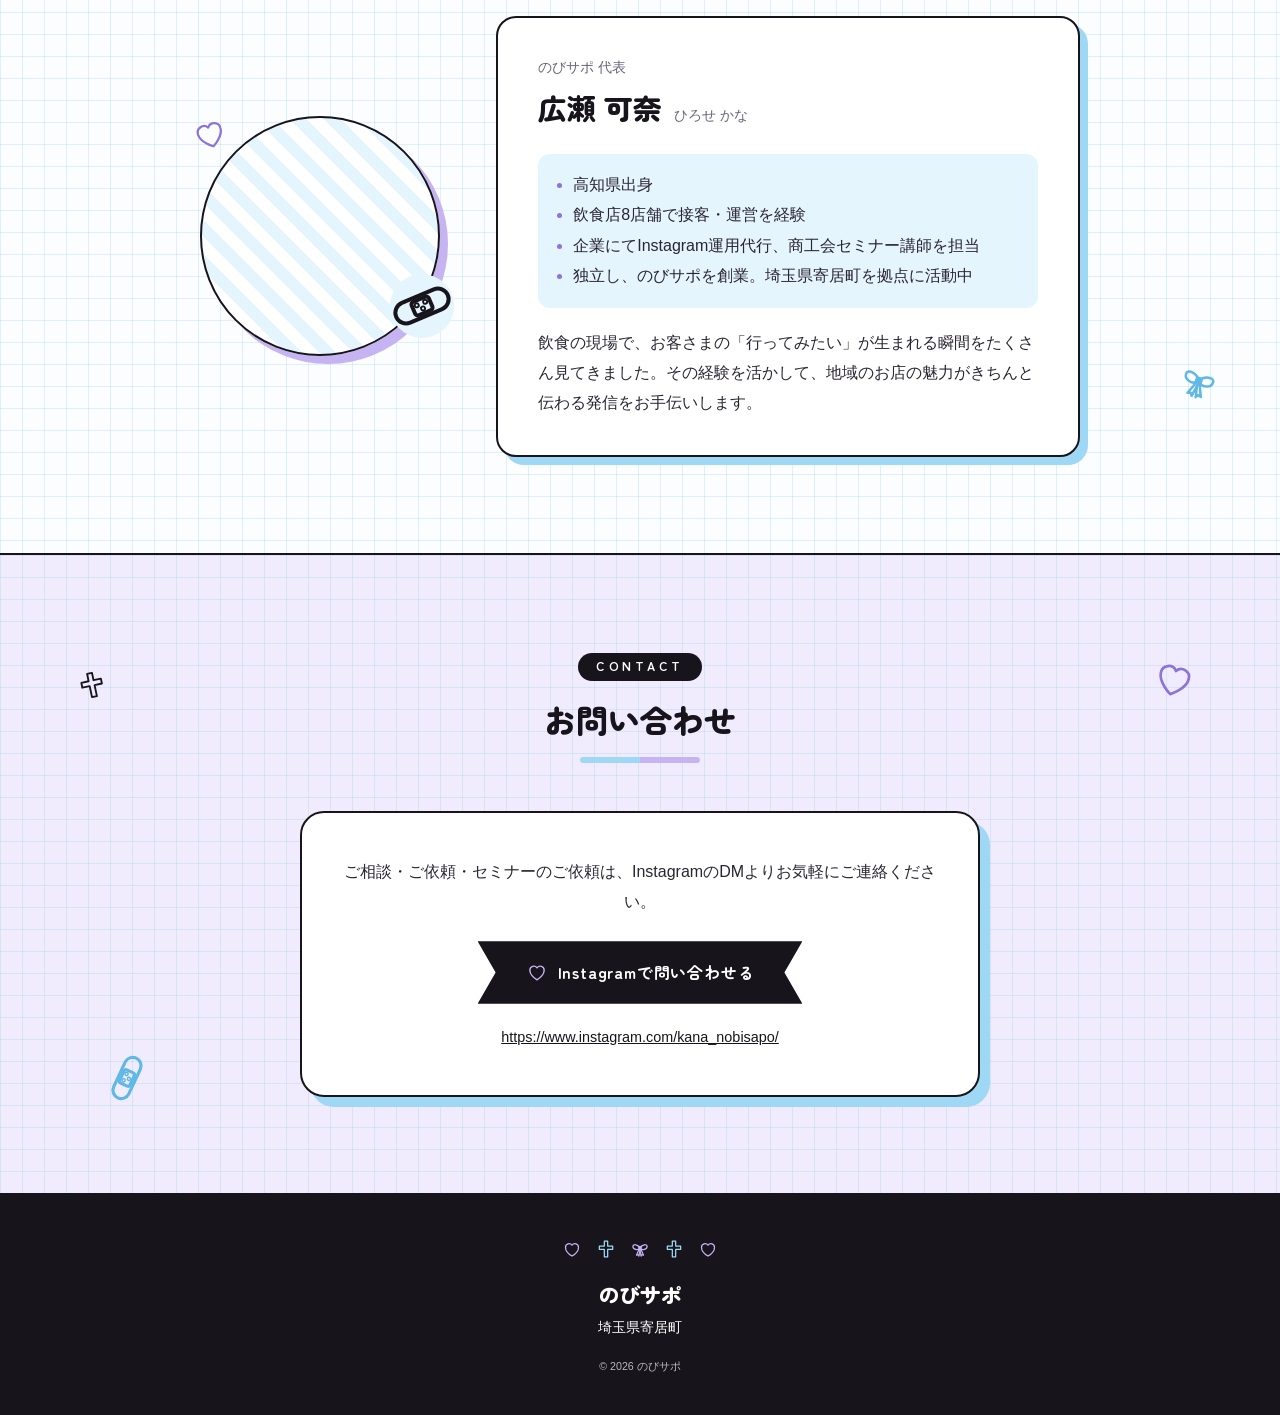
==== commit 0c053fc3: "講演・セミナー実績に寄居町商工会のSNSセミナーを追加 Co-Authored-By: Claude Opus 5.5 <noreply@anthropic.com> Claude-Session: " ====
--- a/index.html
+++ b/index.html
@@ -198,6 +198,13 @@
 
         <!-- 実績を追加するときは <li class="record-item">〜</li> をコピーして上に追加してください -->
         <ul class="record-list">
+          <li class="record-item">
+            <p class="record-date">2026.11</p>
+            <div class="record-body">
+              <p class="record-host">寄居町商工会</p>
+              <p class="record-title">「SNSの醍醐味！伝わる発信セミナー」</p>
+            </div>
+          </li>
           <li class="record-item">
             <p class="record-date">2026.01</p>
             <div class="record-body">
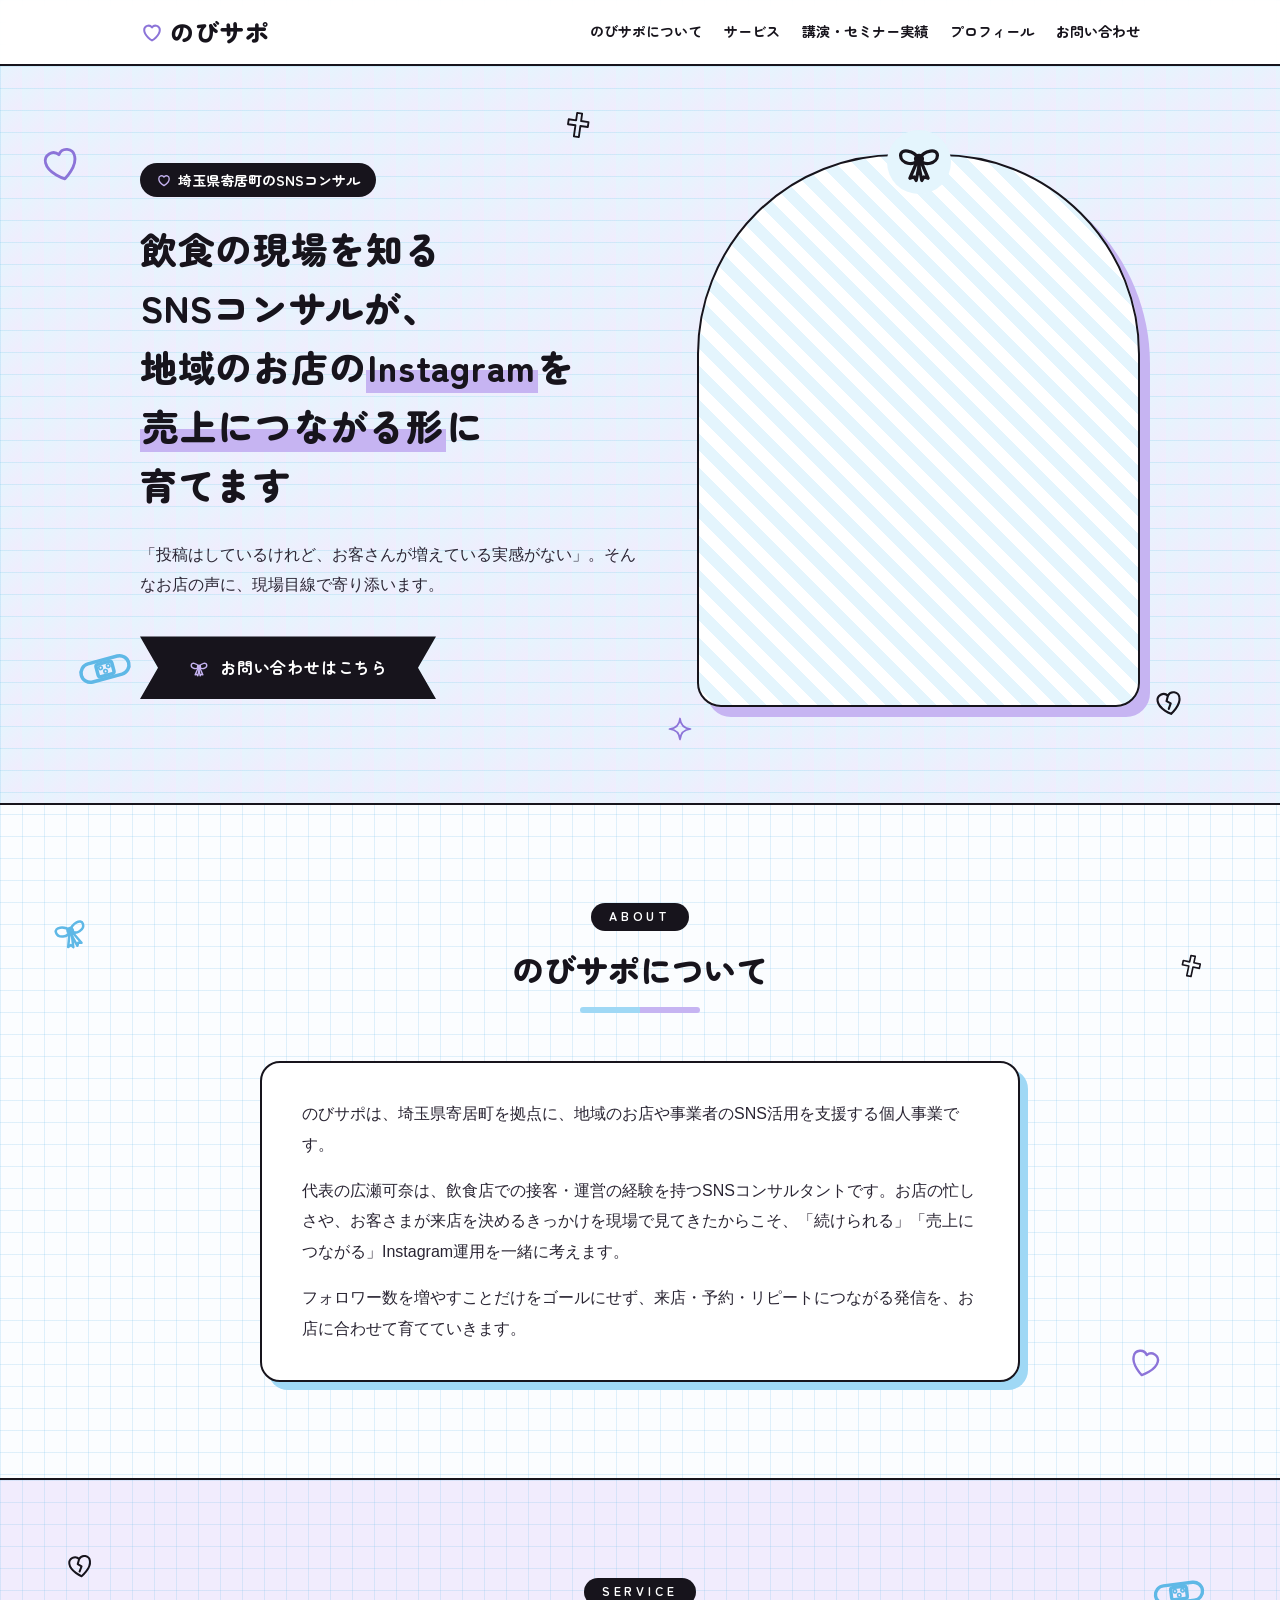
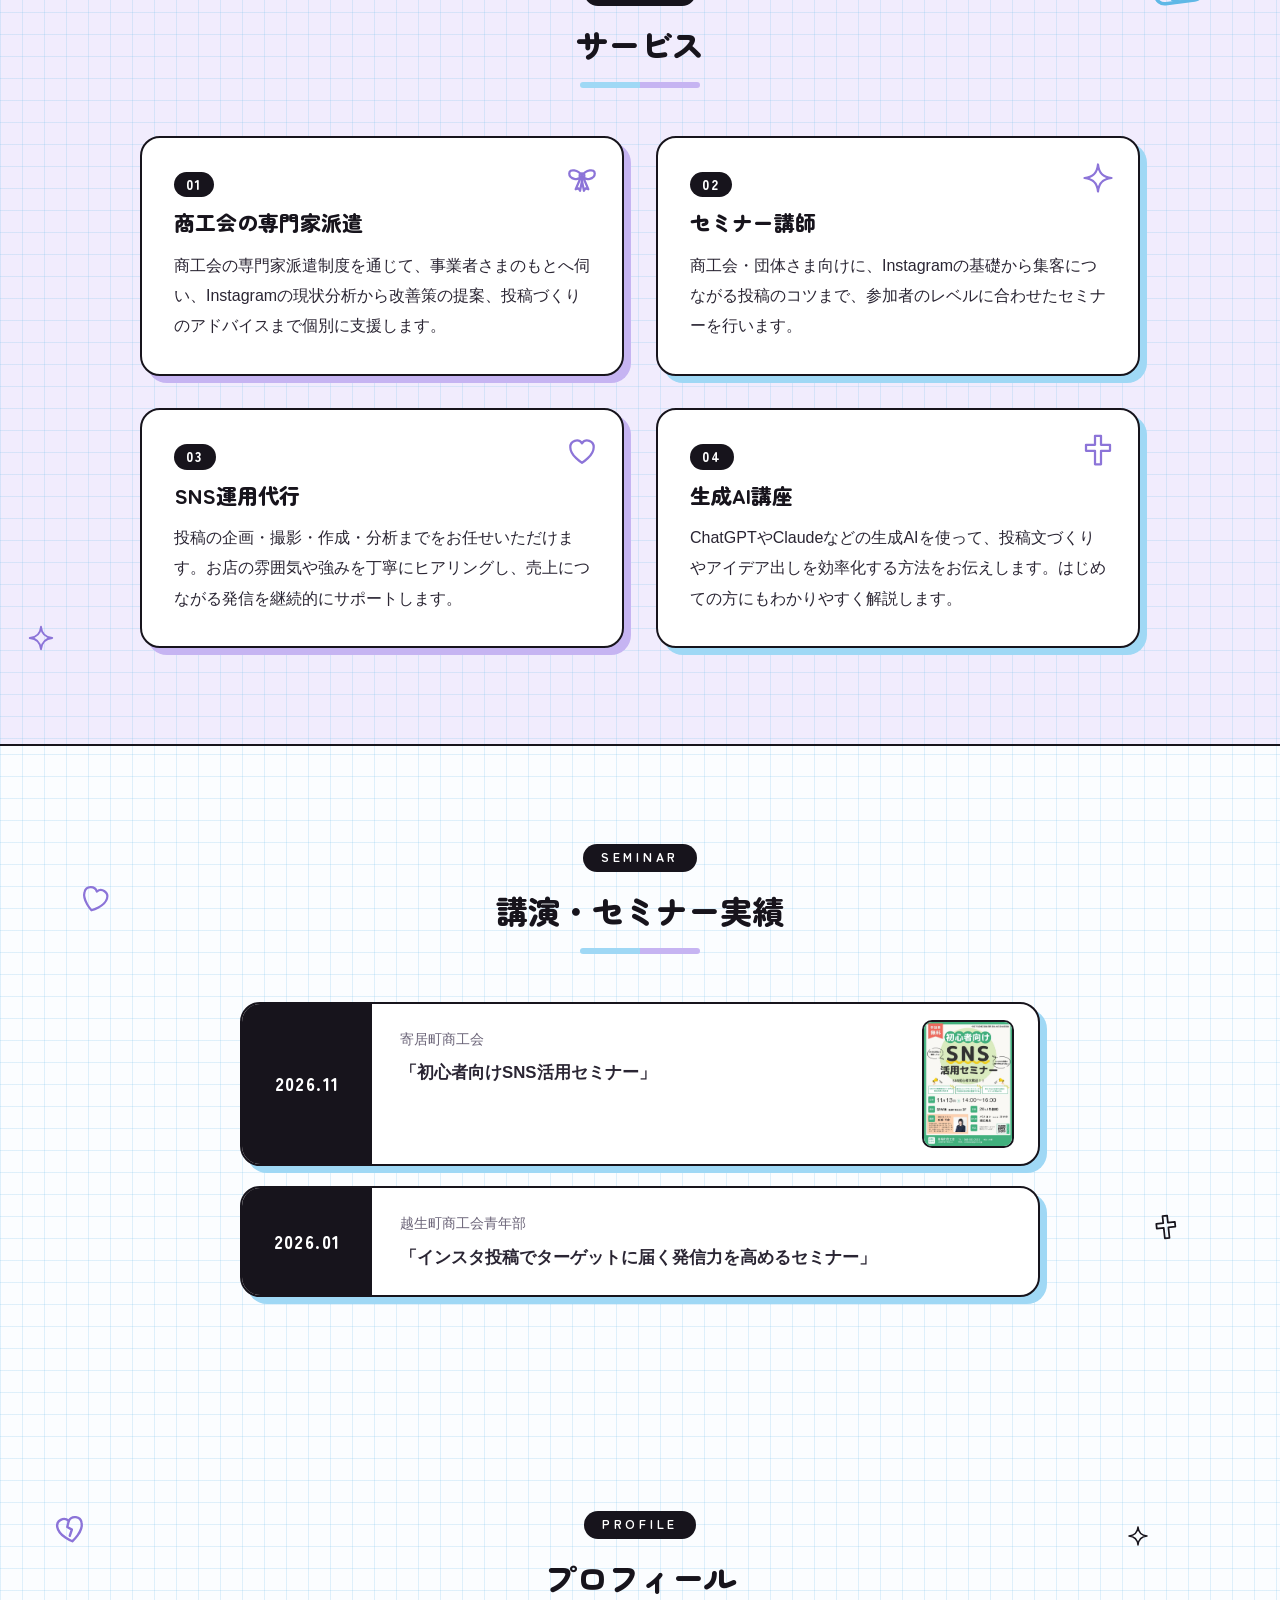
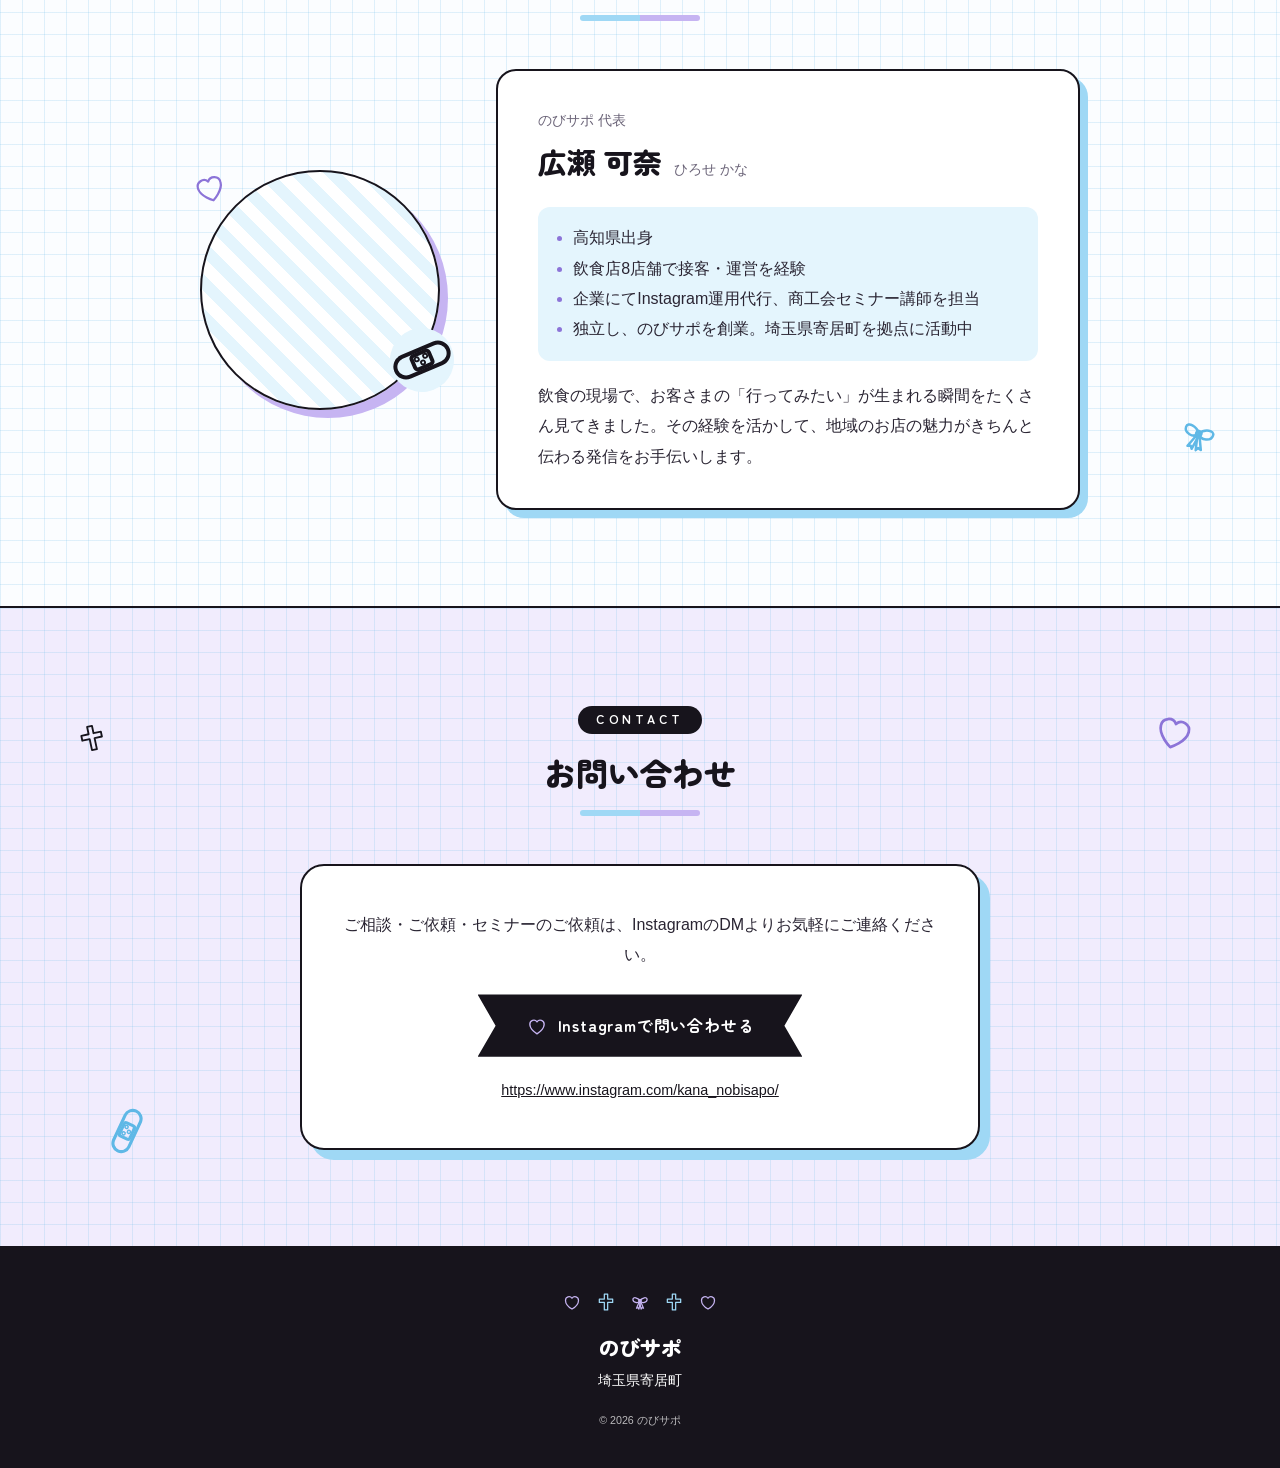
==== commit e62507e4: "寄居町商工会の実績をチラシの名称に修正し、チラシ画像を追加 Co-Authored-By: Claude Opus 5.5 <noreply@anthropic.com> Claude-Session" ====
--- a/index.html
+++ b/index.html
@@ -202,8 +202,12 @@
             <p class="record-date">2026.11</p>
             <div class="record-body">
               <p class="record-host">寄居町商工会</p>
-              <p class="record-title">「SNSの醍醐味！伝わる発信セミナー」</p>
+              <p class="record-title">「初心者向けSNS活用セミナー」</p>
             </div>
+            <!-- チラシ画像（クリックで原寸表示）。画像がない実績はこの <a> ごと不要です -->
+            <a class="record-flyer" href="images/seminar-yorii-2026-11.jpg" target="_blank" rel="noopener">
+              <img src="images/seminar-yorii-2026-11.jpg" alt="寄居町商工会「初心者向けSNS活用セミナー」のチラシ" width="905" height="1280" loading="lazy">
+            </a>
           </li>
           <li class="record-item">
             <p class="record-date">2026.01</p>
--- a/style.css
+++ b/style.css
@@ -506,7 +506,36 @@
 }
 
 .record-body {
+  flex: 1;
   padding: 22px 28px;
+}
+
+/* 実績のチラシ画像（サムネイル） */
+.record-flyer {
+  flex-shrink: 0;
+  align-self: center;
+  width: 92px;
+  margin: 16px 24px 16px 0;
+  border: 2px solid var(--black);
+  border-radius: 10px;
+  overflow: hidden;
+  line-height: 0;
+  transition: transform 0.2s ease;
+}
+
+.record-flyer img {
+  display: block;
+  width: 100%;
+  height: auto;
+}
+
+.record-flyer:hover {
+  transform: rotate(-2deg) scale(1.04);
+}
+
+.record-flyer:focus-visible {
+  outline: 3px solid var(--lav-deep);
+  outline-offset: 3px;
 }
 
 .record-host {
@@ -887,6 +916,12 @@
     padding: 18px 20px;
   }
 
+  .record-flyer {
+    align-self: flex-start;
+    width: 140px;
+    margin: 0 20px 20px;
+  }
+
   .profile {
     flex-direction: column;
     gap: 32px;
